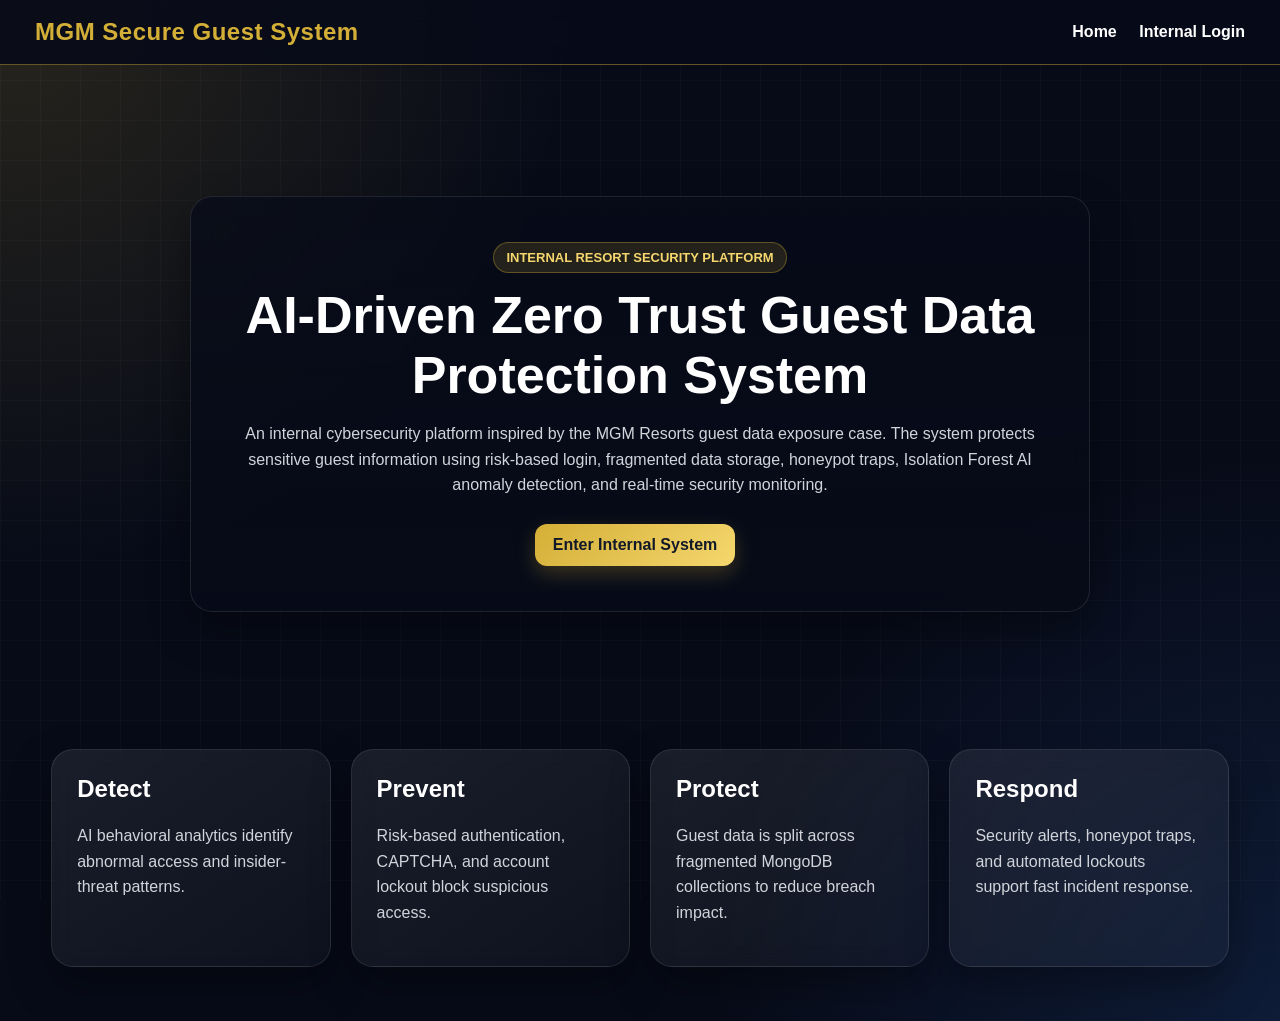
==== templates/index.html @ 6ffce4ae "Initial commit - MGM Secure Guest System" ====
<!DOCTYPE html>
<html>
<head>
<title>MGM Secure Guest System</title>
<link rel="stylesheet" href="/static/style.css">
</head>
<body>

<div class="navbar">
<div class="logo">MGM Secure Guest System</div>
<div>
<a href="/">Home</a>
<a href="/login">Internal Login</a>
</div>
</div>

<div class="container">

<div class="hero-panel">

<div class="card hero-card" style="background-image:linear-gradient(rgba(7,11,24,0.72),rgba(7,11,24,0.92)),url('https://images.unsplash.com/photo-1566073771259-6a8506099945?auto=format&fit=crop&w=1600&q=80');background-size:cover;background-position:center;">

<span class="badge">INTERNAL RESORT SECURITY PLATFORM</span>

<h1 class="hero-title">AI-Driven Zero Trust Guest Data Protection System</h1>

<p>
An internal cybersecurity platform inspired by the MGM Resorts guest data exposure case.
The system protects sensitive guest information using risk-based login, fragmented data storage,
honeypot traps, Isolation Forest AI anomaly detection, and real-time security monitoring.
</p>

<a href="/login" class="btn">Enter Internal System</a>

</div>

</div>

<div class="grid">

<div class="card">
<h2>Detect</h2>
<p>AI behavioral analytics identify abnormal access and insider-threat patterns.</p>
</div>

<div class="card">
<h2>Prevent</h2>
<p>Risk-based authentication, CAPTCHA, and account lockout block suspicious access.</p>
</div>

<div class="card">
<h2>Protect</h2>
<p>Guest data is split across fragmented MongoDB collections to reduce breach impact.</p>
</div>

<div class="card">
<h2>Respond</h2>
<p>Security alerts, honeypot traps, and automated lockouts support fast incident response.</p>
</div>

</div>

</div>

</body>
</html>
---- static/style.css ----
*{
    box-sizing:border-box;
}

body{
    margin:0;
    padding:0;
    font-family:Arial, Helvetica, sans-serif;
    background:
        radial-gradient(circle at top left, rgba(212,175,55,0.16), transparent 35%),
        radial-gradient(circle at bottom right, rgba(59,130,246,0.14), transparent 35%),
        #070b18;
    color:white;
    min-height:100vh;
}

body::before{
    content:"";
    position:fixed;
    inset:0;
    background-image:
        linear-gradient(rgba(255,255,255,0.025) 1px, transparent 1px),
        linear-gradient(90deg, rgba(255,255,255,0.025) 1px, transparent 1px);
    background-size:40px 40px;
    pointer-events:none;
    z-index:-1;
}

.navbar{
    display:flex;
    justify-content:space-between;
    align-items:center;
    padding:18px 35px;
    background:rgba(7,11,24,0.88);
    border-bottom:1px solid rgba(212,175,55,0.45);
    backdrop-filter:blur(14px);
    position:sticky;
    top:0;
    z-index:10;
}

.logo{
    font-size:24px;
    font-weight:bold;
    color:#d4af37;
    letter-spacing:0.5px;
}

.navbar a{
    color:white;
    text-decoration:none;
    margin-left:18px;
    font-weight:bold;
    position:relative;
}

.navbar a::after{
    content:"";
    position:absolute;
    left:0;
    bottom:-6px;
    width:0;
    height:2px;
    background:#d4af37;
    transition:0.3s;
}

.navbar a:hover{
    color:#d4af37;
}

.navbar a:hover::after{
    width:100%;
}

.container{
    width:92%;
    margin:auto;
    padding:34px 0;
    animation:fadeUp 0.7s ease;
}

.grid{
    display:grid;
    grid-template-columns:repeat(auto-fit,minmax(260px,1fr));
    gap:20px;
    margin-top:20px;
}

.card{
    background:linear-gradient(145deg, rgba(255,255,255,0.08), rgba(255,255,255,0.03));
    border:1px solid rgba(255,255,255,0.10);
    border-radius:22px;
    padding:25px;
    margin-bottom:20px;
    box-shadow:0 18px 40px rgba(0,0,0,0.35);
    backdrop-filter:blur(12px);
    transition:0.35s ease;
    position:relative;
    overflow:hidden;
}

.card::before{
    content:"";
    position:absolute;
    inset:0;
    background:linear-gradient(120deg, transparent, rgba(212,175,55,0.08), transparent);
    transform:translateX(-120%);
    transition:0.6s;
}

.card:hover{
    transform:translateY(-6px);
    border-color:rgba(212,175,55,0.55);
    box-shadow:0 22px 50px rgba(212,175,55,0.12);
}

.card:hover::before{
    transform:translateX(120%);
}

.card h1,
.card h2,
.card h3{
    margin-top:0;
    color:#ffffff;
}

.btn{
    display:inline-block;
    background:linear-gradient(135deg,#d4af37,#f5d76e);
    color:#111827;
    padding:12px 18px;
    border:none;
    border-radius:12px;
    text-decoration:none;
    font-weight:bold;
    cursor:pointer;
    margin-top:10px;
    margin-right:10px;
    transition:0.25s;
    box-shadow:0 8px 20px rgba(212,175,55,0.25);
}

.btn:hover{
    transform:translateY(-3px) scale(1.02);
    box-shadow:0 12px 28px rgba(212,175,55,0.35);
}

input, select{
    width:100%;
    padding:13px;
    margin-top:10px;
    margin-bottom:15px;
    border-radius:12px;
    border:1px solid rgba(255,255,255,0.08);
    outline:none;
    background:#111827;
    color:white;
    transition:0.25s;
}

input:focus, select:focus{
    border-color:#d4af37;
    box-shadow:0 0 0 3px rgba(212,175,55,0.15);
}

label{
    display:block;
    margin-top:8px;
    color:#d1d5db;
}

table{
    width:100%;
    border-collapse:collapse;
    margin-top:15px;
    overflow:hidden;
    border-radius:14px;
}

table th{
    background:#111827;
    color:#d4af37;
    padding:13px;
    text-align:left;
}

table td{
    padding:13px;
    border-bottom:1px solid rgba(255,255,255,0.08);
}

table tr{
    transition:0.25s;
}

table tr:hover{
    background:rgba(212,175,55,0.06);
}

.alert{
    color:#ff5c5c;
    font-weight:bold;
    text-shadow:0 0 10px rgba(255,92,92,0.25);
}

.success{
    color:#22c55e;
    font-weight:bold;
}

p{
    color:#d1d5db;
    line-height:1.6;
}

/* Hero / premium panels */
.hero-panel{
    min-height:70vh;
    display:flex;
    align-items:center;
    justify-content:center;
    text-align:center;
}

.hero-card{
    max-width:900px;
    padding:45px;
}

.hero-title{
    font-size:52px;
    color:#d4af37;
    margin-bottom:16px;
}

.badge{
    display:inline-block;
    padding:7px 12px;
    border-radius:999px;
    background:rgba(212,175,55,0.14);
    color:#f5d76e;
    border:1px solid rgba(212,175,55,0.35);
    font-size:13px;
    font-weight:bold;
    margin-bottom:12px;
}

/* Admin profile */
.profile-card{
    display:flex;
    gap:20px;
    align-items:center;
}

.profile-avatar{
    width:86px;
    height:86px;
    border-radius:50%;
    display:grid;
    place-items:center;
    background:linear-gradient(135deg,#d4af37,#7c5c12);
    color:#111827;
    font-size:34px;
    font-weight:bold;
    box-shadow:0 0 30px rgba(212,175,55,0.35);
}

/* Security dashboard animations */
.soc-banner{
    display:grid;
    grid-template-columns:1fr 280px;
    gap:20px;
    align-items:center;
}

.threat-orb{
    width:190px;
    height:190px;
    border-radius:50%;
    margin:auto;
    background:
        radial-gradient(circle, rgba(34,197,94,0.95) 0 10%, rgba(34,197,94,0.2) 18%, transparent 35%),
        conic-gradient(from 0deg,#22c55e,#d4af37,#ef4444,#22c55e);
    animation:spin 4s linear infinite, pulse 2s ease-in-out infinite;
    display:grid;
    place-items:center;
    box-shadow:0 0 45px rgba(34,197,94,0.35);
}

.threat-orb span{
    width:120px;
    height:120px;
    border-radius:50%;
    background:#070b18;
    display:grid;
    place-items:center;
    color:#d4af37;
    font-weight:bold;
    text-align:center;
}

.scan-line{
    height:4px;
    width:100%;
    background:linear-gradient(90deg, transparent, #22c55e, transparent);
    animation:scan 2s infinite;
    margin-top:18px;
    border-radius:10px;
}

.honeypot-box{
    position:relative;
    min-height:180px;
    display:grid;
    place-items:center;
}

.trap-core{
    width:120px;
    height:120px;
    border-radius:24px;
    background:linear-gradient(145deg, rgba(212,175,55,0.9), rgba(239,68,68,0.9));
    display:grid;
    place-items:center;
    color:#111827;
    font-weight:bold;
    animation:trapPulse 1.6s infinite;
}

.trap-ring{
    position:absolute;
    width:170px;
    height:170px;
    border:2px dashed rgba(212,175,55,0.65);
    border-radius:50%;
    animation:spin 8s linear infinite;
}

.ai-wave{
    height:80px;
    display:flex;
    align-items:center;
    gap:7px;
}

.ai-wave span{
    width:8px;
    height:20px;
    background:#3b82f6;
    border-radius:20px;
    animation:wave 1s infinite ease-in-out;
}

.ai-wave span:nth-child(2){animation-delay:0.1s;}
.ai-wave span:nth-child(3){animation-delay:0.2s;}
.ai-wave span:nth-child(4){animation-delay:0.3s;}
.ai-wave span:nth-child(5){animation-delay:0.4s;}
.ai-wave span:nth-child(6){animation-delay:0.5s;}

.metric{
    font-size:42px;
    margin:8px 0;
}

.risk-critical{
    border-color:rgba(239,68,68,0.55);
    box-shadow:0 18px 45px rgba(239,68,68,0.12);
}

.risk-high{
    border-color:rgba(245,158,11,0.55);
}

.risk-safe{
    border-color:rgba(34,197,94,0.45);
}

@keyframes fadeUp{
    from{
        opacity:0;
        transform:translateY(18px);
    }
    to{
        opacity:1;
        transform:translateY(0);
    }
}

@keyframes spin{
    to{
        transform:rotate(360deg);
    }
}

@keyframes pulse{
    0%,100%{
        filter:brightness(1);
        transform:scale(1);
    }
    50%{
        filter:brightness(1.25);
        transform:scale(1.04);
    }
}

@keyframes scan{
    0%{
        transform:translateX(-60%);
        opacity:0;
    }
    50%{
        opacity:1;
    }
    100%{
        transform:translateX(60%);
        opacity:0;
    }
}

@keyframes trapPulse{
    0%,100%{
        transform:scale(1);
        box-shadow:0 0 20px rgba(239,68,68,0.25);
    }
    50%{
        transform:scale(1.08);
        box-shadow:0 0 35px rgba(239,68,68,0.45);
    }
}

@keyframes wave{
    0%,100%{
        height:18px;
        background:#3b82f6;
    }
    50%{
        height:65px;
        background:#d4af37;
    }
}

@media(max-width:768px){
    .navbar{
        flex-direction:column;
        gap:10px;
    }

    .container{
        width:95%;
    }

    .card{
        padding:18px;
    }

    .hero-title{
        font-size:36px;
    }

    .soc-banner{
        grid-template-columns:1fr;
    }

    .profile-card{
        flex-direction:column;
        text-align:center;
    }
}
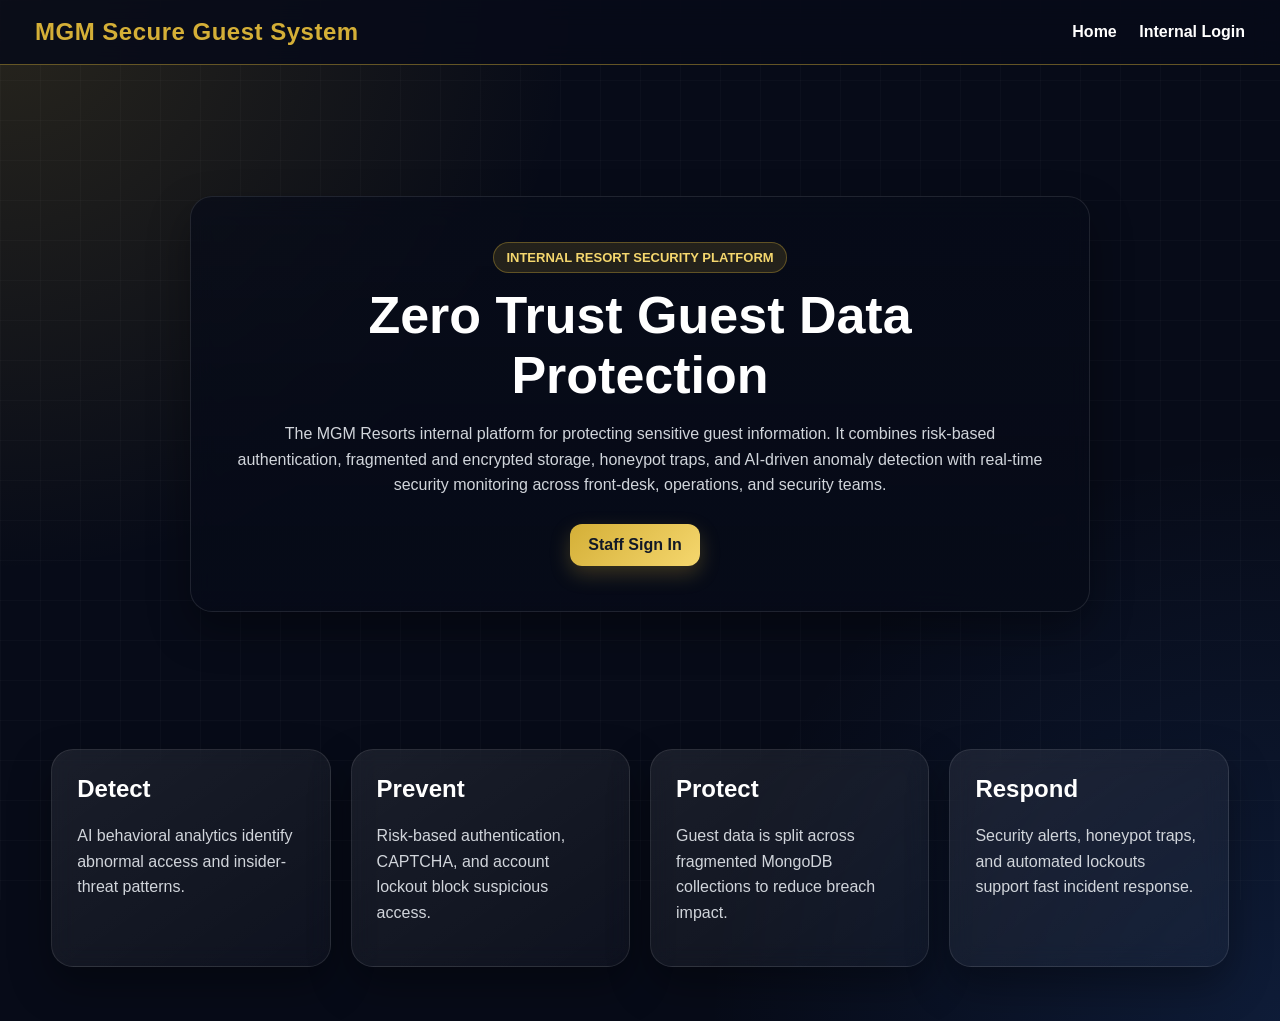
==== commit 90febd38: "Add MFA, encryption, CSRF, RBAC, honeypot, tests, Docker & docs" ====
--- a/templates/index.html
+++ b/templates/index.html
@@ -22,15 +22,16 @@
 
 <span class="badge">INTERNAL RESORT SECURITY PLATFORM</span>
 
-<h1 class="hero-title">AI-Driven Zero Trust Guest Data Protection System</h1>
+<h1 class="hero-title">Zero Trust Guest Data Protection</h1>
 
 <p>
-An internal cybersecurity platform inspired by the MGM Resorts guest data exposure case.
-The system protects sensitive guest information using risk-based login, fragmented data storage,
-honeypot traps, Isolation Forest AI anomaly detection, and real-time security monitoring.
+The MGM Resorts internal platform for protecting sensitive guest information.
+It combines risk-based authentication, fragmented and encrypted storage,
+honeypot traps, and AI-driven anomaly detection with real-time security
+monitoring across front-desk, operations, and security teams.
 </p>
 
-<a href="/login" class="btn">Enter Internal System</a>
+<a href="/login" class="btn">Staff Sign In</a>
 
 </div>
 
